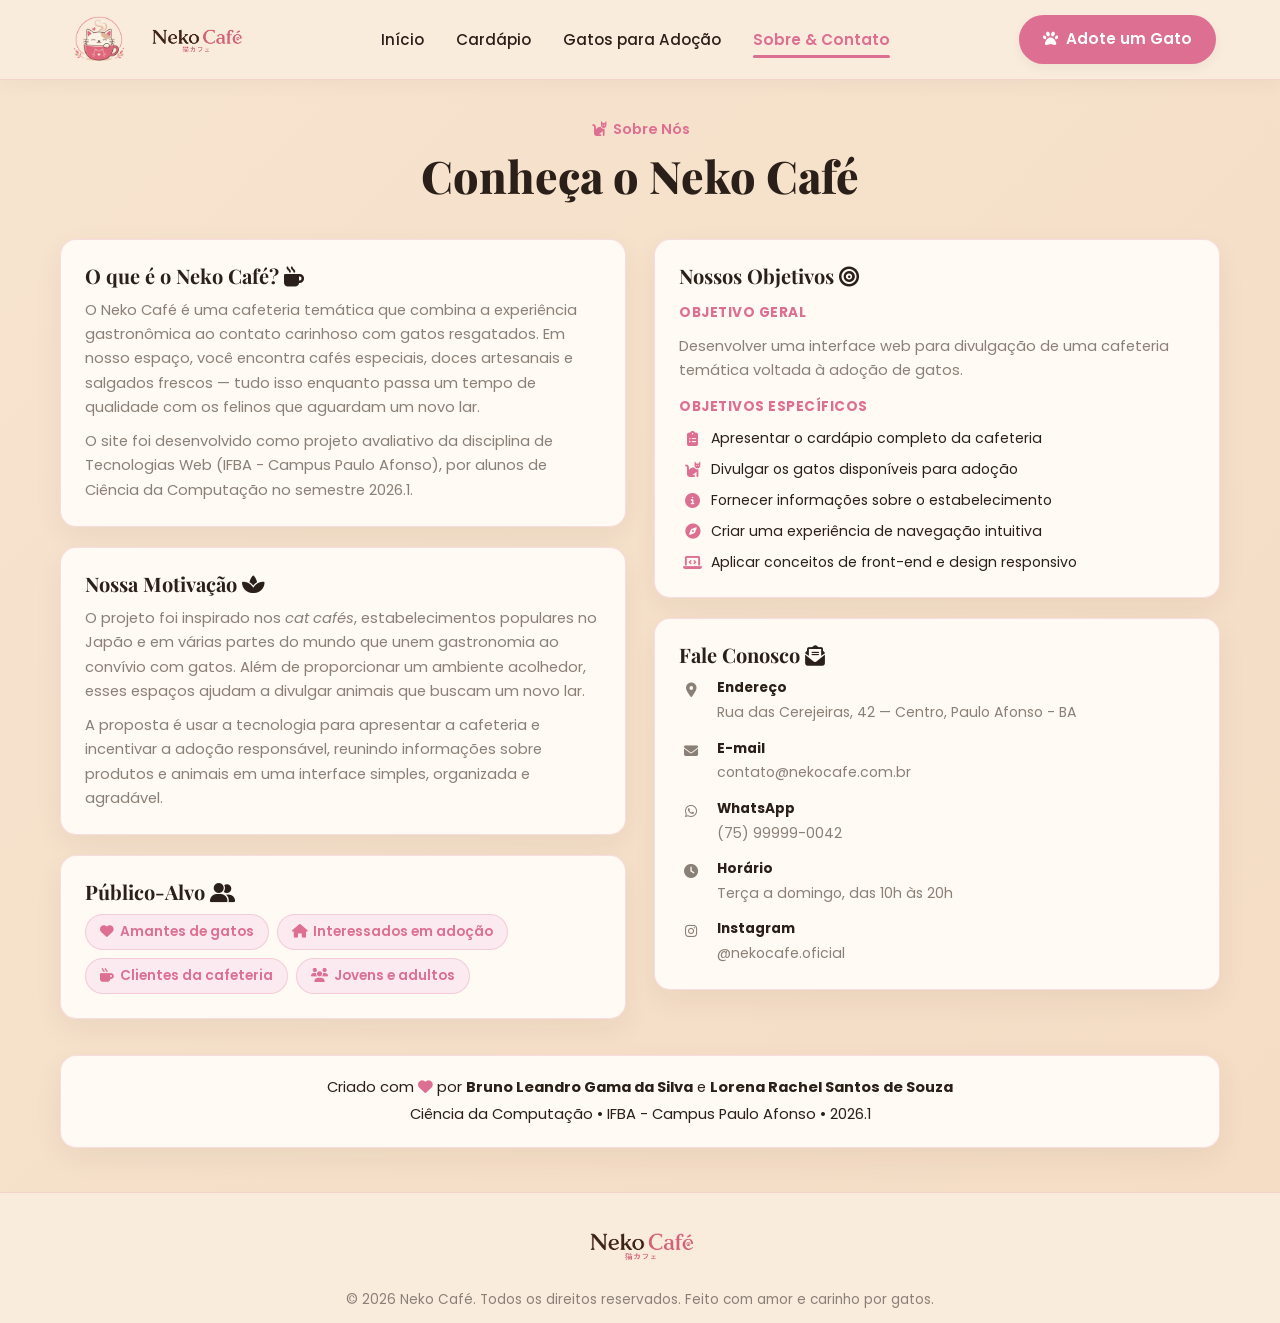
==== sobre.html @ 54f1ce72 "responsividade" ====
<!DOCTYPE html>
<html lang="pt-BR">
<head>
  <meta charset="UTF-8">
  <meta name="viewport" content="width=device-width, initial-scale=1.0">
  <title>Neko Café - Sobre & Contato</title>
  <meta name="description" content="Neko Café - Conheça nossa história, motivação, objetivos e informações de contato do primeiro Neko Café de Paulo Afonso - BA.">
  
  <link rel="preconnect" href="https://fonts.googleapis.com">
  <link rel="preconnect" href="https://fonts.gstatic.com" crossorigin>
  <link href="https://fonts.googleapis.com/css2?family=Playfair+Display:ital,wght@0,600;0,700;0,800;0,900;1,400&family=Poppins:wght@300;400;500;600;700&display=swap" rel="stylesheet">
  
  <link rel="stylesheet" href="https://cdnjs.cloudflare.com/ajax/libs/font-awesome/6.5.1/css/all.min.css">
  <link rel="stylesheet" href="style.css">
</head>
<body>

  <header class="header">
    <div class="header-container">
      
      <a href="index.html" class="logo" id="brandLogo">
        <div class="logo-icon-circle">
          <img src="assets/img/logo_centro.png" alt="Neko Café Logo" class="logo-img">
        </div>
        <img src="assets/img/logo_titulo.png" alt="Neko Café" class="logo-title-img">
      </a>

      <button class="hamburger-btn" id="hamburgerBtn" aria-label="Abrir menu de navegação" aria-expanded="false">
        <span></span>
        <span></span>
        <span></span>
      </button>

      <nav class="nav-menu" id="navMenu">
        <ul class="nav-list">
          <li>
            <a href="index.html" class="nav-link">Início</a>
          </li>
          <li>
            <a href="cardapio.html" class="nav-link">Cardápio</a>
          </li>
          <li>
            <a href="gatos.html" class="nav-link">Gatos para Adoção</a>
          </li>
          <li>
            <a href="sobre.html" class="nav-link active">Sobre & Contato</a>
          </li>
          <li class="nav-mobile-cta">
            <a href="gatos.html" class="btn btn-pill-pink btn-mobile-nav">
              <span class="btn-icon"><i class="fa-solid fa-paw"></i></span> Adote um Gato
            </a>
          </li>
        </ul>
      </nav>

      <div class="header-cta">
        <a href="gatos.html" class="btn btn-pill-pink" id="btnAdoteHeader">
          <span class="btn-icon"><i class="fa-solid fa-paw"></i></span> Adote um Gato
        </a>
      </div>
    </div>
  </header>
  <div class="nav-overlay" id="navOverlay"></div>

  <main class="main-content">

    <section id="sec-sobre" class="tab-section active">
      <div class="sobre-container">

        <div class="sobre-header">
          <div class="jp-tag">
            <span class="jp-icon"><i class="fa-solid fa-cat"></i></span>
            <span class="pt-text">Sobre Nós</span>
          </div>
          <h2 class="sobre-title">Conheça o Neko Café</h2>
        </div>

        <div class="sobre-grid">

          <div class="sobre-coluna-esq">

            <div class="sobre-card">
              <h3 class="sobre-card-titulo">O que é o Neko Café? <i class="fa-solid fa-mug-hot"></i></h3>
              <p class="sobre-card-texto">
                O Neko Café é uma cafeteria temática que combina a experiência gastronômica ao
                contato carinhoso com gatos resgatados. Em nosso espaço, você encontra cafés
                especiais, doces artesanais e salgados frescos — tudo isso enquanto passa um
                tempo de qualidade com os felinos que aguardam um novo lar.
              </p>
              <p class="sobre-card-texto">
                O site foi desenvolvido como projeto avaliativo da disciplina de Tecnologias Web
                (IFBA - Campus Paulo Afonso), por alunos de Ciência da Computação no semestre 2026.1.
              </p>
            </div>

            <div class="sobre-card">
              <h3 class="sobre-card-titulo">Nossa Motivação <i class="fa-solid fa-spa"></i></h3>
              <p class="sobre-card-texto">
                O projeto foi inspirado nos <em>cat cafés</em>, estabelecimentos populares no Japão
                e em várias partes do mundo que unem gastronomia ao convívio com gatos. Além de
                proporcionar um ambiente acolhedor, esses espaços ajudam a divulgar animais que
                buscam um novo lar.
              </p>
              <p class="sobre-card-texto">
                A proposta é usar a tecnologia para apresentar a cafeteria e incentivar a adoção
                responsável, reunindo informações sobre produtos e animais em uma interface
                simples, organizada e agradável.
              </p>
            </div>

            <div class="sobre-card">
              <h3 class="sobre-card-titulo">Público-Alvo <i class="fa-solid fa-user-group"></i></h3>
              <div class="publico-tags">
                <span class="publico-tag"><i class="fa-solid fa-heart"></i> Amantes de gatos</span>
                <span class="publico-tag"><i class="fa-solid fa-house"></i> Interessados em adoção</span>
                <span class="publico-tag"><i class="fa-solid fa-mug-hot"></i> Clientes da cafeteria</span>
                <span class="publico-tag"><i class="fa-solid fa-users"></i> Jovens e adultos</span>
              </div>
            </div>

          </div>

          <div class="sobre-coluna-dir">

            <div class="sobre-card">
              <h3 class="sobre-card-titulo">Nossos Objetivos <i class="fa-solid fa-bullseye"></i></h3>
              <p class="sobre-card-subtitulo">Objetivo Geral</p>
              <p class="sobre-card-texto">
                Desenvolver uma interface web para divulgação de uma cafeteria temática
                voltada à adoção de gatos.
              </p>
              <p class="sobre-card-subtitulo">Objetivos Específicos</p>
              <ul class="sobre-lista">
                <li><i class="fa-solid fa-clipboard-list"></i> Apresentar o cardápio completo da cafeteria</li>
                <li><i class="fa-solid fa-cat"></i> Divulgar os gatos disponíveis para adoção</li>
                <li><i class="fa-solid fa-circle-info"></i> Fornecer informações sobre o estabelecimento</li>
                <li><i class="fa-solid fa-compass"></i> Criar uma experiência de navegação intuitiva</li>
                <li><i class="fa-solid fa-laptop-code"></i> Aplicar conceitos de front-end e design responsivo</li>
              </ul>
            </div>

            <div class="sobre-card contato-card">
              <h3 class="sobre-card-titulo">Fale Conosco <i class="fa-solid fa-envelope-open-text"></i></h3>
              <ul class="contato-lista">
                <li class="contato-item">
                  <span class="contato-icone"><i class="fa-solid fa-location-dot"></i></span>
                  <div>
                    <strong>Endereço</strong>
                    <span>Rua das Cerejeiras, 42 — Centro, Paulo Afonso - BA</span>
                  </div>
                </li>
                <li class="contato-item">
                  <span class="contato-icone"><i class="fa-solid fa-envelope"></i></span>
                  <div>
                    <strong>E-mail</strong>
                    <span>contato@nekocafe.com.br</span>
                  </div>
                </li>
                <li class="contato-item">
                  <span class="contato-icone"><i class="fa-brands fa-whatsapp"></i></span>
                  <div>
                    <strong>WhatsApp</strong>
                    <span>(75) 99999-0042</span>
                  </div>
                </li>
                <li class="contato-item">
                  <span class="contato-icone"><i class="fa-solid fa-clock"></i></span>
                  <div>
                    <strong>Horário</strong>
                    <span>Terça a domingo, das 10h às 20h</span>
                  </div>
                </li>
                <li class="contato-item">
                  <span class="contato-icone"><i class="fa-brands fa-instagram"></i></span>
                  <div>
                    <strong>Instagram</strong>
                    <span>@nekocafe.oficial</span>
                  </div>
                </li>
              </ul>
            </div>

          </div>
        </div>

        <div class="sobre-rodape">
          <p>Criado com <i class="fa-solid fa-heart" style="color: #dd6f92;"></i> por <strong>Bruno Leandro Gama da Silva</strong> e <strong>Lorena Rachel Santos de Souza</strong></p>
          <p class="sobre-rodape-sub">Ciência da Computação • IFBA - Campus Paulo Afonso • 2026.1</p>
        </div>

      </div>
    </section>

  </main>

  <!-- Rodapé -->
  <footer class="footer">
    <div class="footer-container">
      <div class="footer-brand">
        <img src="assets/img/logo_titulo.png" alt="Neko Café" class="footer-logo-img">
      </div>
      <p class="footer-copyright">
        © 2026 Neko Café. Todos os direitos reservados. Feito com amor e carinho por gatos.
      </p>
    </div>
  </footer>

  <script src="script.js"></script>
</body>
</html>
---- style.css ----
:root {
  --bg-gradient-start: #f7e4cf;
  --bg-gradient-end: #f4dcc4;
  --header-bg: #f9ecdd;

  --pink-primary: #dd6f92;
  --pink-dark: #d9678a;
  --pink-hover: #c85679;
  --pink-light: #fbeaf0;
  --pink-badge-bg: #dd6f92;

  --text-dark: #2b2019;
  --text-muted: #8b8078;

  --card-bg: #fffaf3;
  --card-border: rgba(217, 103, 138, 0.2);
  --card-shadow: 0 10px 30px rgba(43, 32, 25, 0.06);

  --box-dark-bg: #2b2019;
  --box-dark-text: #ffffff;

  --font-serif: 'Playfair Display', Georgia, serif;
  --font-sans: 'Poppins', -apple-system, BlinkMacSystemFont, sans-serif;

  --header-height: 80px;
  --radius-sm: 8px;
  --radius-md: 16px;
  --radius-lg: 24px;
  --radius-pill: 50px;

  --transition-fast: 0.2s cubic-bezier(0.4, 0, 0.2, 1);
  --transition-normal: 0.3s cubic-bezier(0.4, 0, 0.2, 1);
}

*,
*::before,
*::after {
  box-sizing: border-box;
  margin: 0;
  padding: 0;
}

html {
  scroll-behavior: smooth;
  font-size: 16px;
}

body {
  font-family: var(--font-sans);
  background: linear-gradient(135deg, var(--bg-gradient-start) 0%, var(--bg-gradient-end) 100%);
  color: var(--text-dark);
  min-height: 100vh;
  display: flex;
  flex-direction: column;
  line-height: 1.6;
  overflow-x: hidden;
}

h1,
h2,
h3,
h4 {
  font-family: var(--font-serif);
  color: var(--text-dark);
  line-height: 1.2;
}

ul {
  list-style: none;
}

a {
  text-decoration: none;
  color: inherit;
}

button {
  font-family: var(--font-sans);
  cursor: pointer;
  border: none;
  outline: none;
  background: none;
}

.header {
  position: fixed;
  top: 0;
  left: 0;
  right: 0;
  height: var(--header-height);
  background-color: var(--header-bg);
  border-bottom: 1px solid var(--card-border);
  z-index: 1000;
  display: flex;
  align-items: center;
  box-shadow: 0 4px 20px rgba(43, 32, 25, 0.04);
}

.header-container {
  width: 100%;
  max-width: 1200px;
  margin: 0 auto;
  padding: 0 24px;
  display: flex;
  align-items: center;
  justify-content: space-between;
}

.logo {
  display: flex;
  align-items: center;
  gap: 4px;
  transition: transform var(--transition-fast);
}

.logo:hover {
  transform: translateY(-1px);
}

.logo-icon-circle {
  width: 70px;
  height: 70px;
  border-radius: 50%;
  display: flex;
  align-items: center;
  justify-content: center;
  overflow: hidden;
  flex-shrink: 0;
}

.logo-img {
  width: 100%;
  height: 100%;
  object-fit: contain;
}

.logo-title-img {
  height: 70px;
  width: auto;
  object-fit: contain;
}

.logo-text {
  display: flex;
  flex-direction: column;
}

.brand-name {
  font-family: var(--font-serif);
  font-size: 1.4rem;
  font-weight: 800;
  color: var(--text-dark);
  letter-spacing: -0.5px;
  line-height: 1.1;
}

.jp-subtext {
  font-size: 0.72rem;
  color: var(--pink-primary);
  font-weight: 500;
  letter-spacing: 1px;
}

.nav-menu {
  display: flex;
  align-items: center;
}

.nav-list {
  display: flex;
  align-items: center;
  gap: 32px;
}

.nav-link {
  position: relative;
  font-size: 0.95rem;
  font-weight: 500;
  color: var(--text-dark);
  padding: 8px 0;
  transition: color var(--transition-fast);
}

.nav-link:hover {
  color: var(--pink-primary);
}

.nav-link.active {
  color: var(--pink-primary);
  font-weight: 600;
}

.nav-link::after {
  content: '';
  position: absolute;
  bottom: 0;
  left: 0;
  width: 0%;
  height: 2.5px;
  background-color: var(--pink-primary);
  border-radius: 2px;
  transition: width var(--transition-normal);
}

.nav-link.active::after {
  width: 100%;
}

.header-cta {
  display: flex;
  align-items: center;
}

.hamburger-btn {
  display: none;
  flex-direction: column;
  justify-content: space-between;
  width: 28px;
  height: 22px;
  background: transparent;
  padding: 2px 0;
  cursor: pointer;
  z-index: 1001;
}

.hamburger-btn span {
  width: 100%;
  height: 3px;
  background-color: var(--text-dark);
  border-radius: 3px;
  transition: all var(--transition-normal);
  transform-origin: center;
}

.hamburger-btn.open span:nth-child(1) {
  transform: translateY(7.5px) rotate(45deg);
  background-color: var(--pink-primary);
}

.hamburger-btn.open span:nth-child(2) {
  opacity: 0;
  transform: scaleX(0);
}

.hamburger-btn.open span:nth-child(3) {
  transform: translateY(-7.5px) rotate(-45deg);
  background-color: var(--pink-primary);
}

.nav-overlay {
  position: fixed;
  inset: 0;
  background-color: rgba(43, 32, 25, 0.45);
  backdrop-filter: blur(4px);
  -webkit-backdrop-filter: blur(4px);
  z-index: 998;
  opacity: 0;
  visibility: hidden;
  transition: opacity var(--transition-normal), visibility var(--transition-normal);
}

.nav-overlay.active {
  opacity: 1;
  visibility: visible;
}

.nav-mobile-cta {
  display: none;
}

.btn {
  display: inline-flex;
  align-items: center;
  justify-content: center;
  gap: 8px;
  font-weight: 600;
  font-size: 0.95rem;
  padding: 12px 24px;
  border-radius: var(--radius-pill);
  transition: all var(--transition-normal);
  box-shadow: 0 4px 12px rgba(43, 32, 25, 0.05);
}

.btn:hover {
  transform: translateY(-2px);
  box-shadow: 0 6px 18px rgba(221, 111, 146, 0.25);
}

.btn:active {
  transform: translateY(0);
}

.btn-pill-pink,
.btn-pink-solid {
  background-color: var(--pink-primary);
  color: #ffffff;
}

.btn-pill-pink:hover,
.btn-pink-solid:hover {
  background-color: var(--pink-hover);
}

.btn-pink-outline {
  background-color: transparent;
  border: 2px solid var(--pink-primary);
  color: var(--pink-primary);
}

.btn-pink-outline:hover {
  background-color: var(--pink-primary);
  color: #ffffff;
}

.badge-mais-pedido {
  display: inline-block;
  background-color: var(--pink-badge-bg);
  color: #ffffff;
  font-size: 0.7rem;
  font-weight: 700;
  padding: 3px 10px;
  border-radius: var(--radius-pill);
  text-transform: uppercase;
  letter-spacing: 0.5px;
  box-shadow: 0 2px 6px rgba(221, 111, 146, 0.3);
}

.jp-tag {
  display: inline-flex;
  align-items: center;
  gap: 6px;
  color: var(--pink-primary);
  font-size: 0.9rem;
  font-weight: 600;
  margin-bottom: 8px;
}

.jp-text {
  font-size: 0.85rem;
  opacity: 0.9;
}

.main-content {
  margin-top: var(--header-height);
  flex: 1;
  display: flex;
  flex-direction: column;
}

.tab-section {
  display: none;
  padding: 36px 24px 44px 24px;
  animation: fadeIn 0.4s ease-out forwards;
}

.tab-section.active {
  display: block;
}

@keyframes fadeIn {
  from {
    opacity: 0;
    transform: translateY(10px);
  }

  to {
    opacity: 1;
    transform: translateY(0);
  }
}

/* GUIA "INÍCIO" */
#sec-inicio {
  position: relative;
  padding: 40px 0 20px 0;
}

.hero-container {
  max-width: 820px;
  margin: 0 auto;
  display: flex;
  justify-content: center;
  align-items: center;
  text-align: center;
}

.hero-content {
  display: flex;
  flex-direction: column;
  align-items: center;
  gap: 20px;
  width: 100%;
}

.hero-logo-img {
  width: 180px;
  height: auto;
  max-width: 100%;
  object-fit: contain;
  margin-bottom: -4px;
  filter: drop-shadow(0 4px 12px rgba(43, 32, 25, 0.08));
  transition: transform var(--transition-fast);
}

.hero-logo-img:hover {
  transform: scale(1.05);
}

.hero-title {
  font-size: 4.2rem;
  font-weight: 900;
  letter-spacing: -1.5px;
  color: var(--text-dark);
  margin-top: -4px;
  line-height: 1.1;
}

.hero-subtitle {
  font-size: 1.6rem;
  font-weight: 600;
  color: var(--text-dark);
  line-height: 1.3;
  max-width: 680px;
}

.hero-subtitle .highlight-pink {
  color: var(--pink-primary);
  font-weight: 700;
}

.hero-description {
  color: var(--text-muted);
  font-size: 1.1rem;
  max-width: 640px;
  line-height: 1.7;
  margin-bottom: 8px;
}

.hero-buttons {
  display: flex;
  align-items: center;
  justify-content: center;
  gap: 16px;
  margin-bottom: 12px;
  flex-wrap: wrap;
}

.hero-stats {
  display: flex;
  align-items: center;
  justify-content: center;
  gap: 16px;
  margin-top: 12px;
  flex-wrap: wrap;
}

.stat-badge {
  background-color: var(--card-bg);
  border: 1px solid var(--card-border);
  padding: 10px 20px;
  border-radius: var(--radius-pill);
  display: flex;
  align-items: center;
  gap: 10px;
  box-shadow: 0 4px 12px rgba(43, 32, 25, 0.03);
  transition: transform var(--transition-fast);
}

.stat-badge:hover {
  transform: translateY(-2px);
  border-color: var(--pink-primary);
}

.stat-number {
  font-family: var(--font-sans);
  font-size: 1.2rem;
  font-weight: 800;
  color: var(--pink-primary);
}

.stat-text {
  font-size: 0.82rem;
  color: var(--text-muted);
  font-weight: 500;
  line-height: 1.2;
}

.decorative-confetti {
  position: absolute;
  inset: 0;
  pointer-events: none;
  overflow: hidden;
}

.sparkle {
  position: absolute;
  color: var(--pink-primary);
  opacity: 0.35;
  font-size: 0.9rem;
  animation: floatSparkle 6s infinite ease-in-out;
}

.sp-1 {
  top: 15%;
  left: 8%;
  animation-delay: 0s;
}

.sp-2 {
  top: 75%;
  left: 12%;
  animation-delay: 1.5s;
  font-size: 1.2rem;
}

.sp-3 {
  top: 25%;
  right: 10%;
  animation-delay: 3s;
}

.sp-4 {
  bottom: 20%;
  right: 6%;
  animation-delay: 0.8s;
}

.sp-5 {
  top: 60%;
  left: 46%;
  animation-delay: 2.2s;
}

.sp-6 {
  top: 10%;
  left: 52%;
  animation-delay: 4s;
}

.sp-7 {
  bottom: 15%;
  left: 35%;
  animation-delay: 2.7s;
  font-size: 1.1rem;
}

@keyframes floatSparkle {

  0%,
  100% {
    transform: translateY(0) rotate(0deg);
    opacity: 0.25;
  }

  50% {
    transform: translateY(-12px) rotate(15deg);
    opacity: 0.55;
  }
}

/* GUIA "CARDÁPIO" */
.menu-container {
  max-width: 1160px;
  margin: 0 auto;
  display: grid;
  grid-template-columns: 0.85fr 1.15fr;
  gap: 48px;
  align-items: start;
}

.menu-left {
  display: flex;
  flex-direction: column;
  gap: 16px;
}

.menu-title {
  font-size: 2.8rem;
  font-weight: 800;
  line-height: 1.2;
}

.menu-description {
  color: var(--text-muted);
  font-size: 1.05rem;
  line-height: 1.6;
}

.menu-feature-box {
  background-color: var(--box-dark-bg);
  color: var(--box-dark-text);
  padding: 24px;
  border-radius: var(--radius-md);
  margin-top: 16px;
  box-shadow: 0 8px 24px rgba(43, 32, 25, 0.15);
  position: relative;
  overflow: hidden;
  border-left: 4px solid var(--pink-primary);
}

.feature-box-content {
  display: flex;
  align-items: center;
  justify-content: space-between;
  gap: 16px;
}

.feature-quote {
  font-family: var(--font-serif);
  font-style: italic;
  font-size: 1.15rem;
  font-weight: 600;
  letter-spacing: 0.2px;
  flex: 1;
}

.feature-icon {
  font-size: 1.4rem;
  opacity: 0.9;
  flex-shrink: 0;
}

.menu-card {
  background-color: var(--card-bg);
  border: 1px solid var(--card-border);
  border-radius: var(--radius-lg);
  padding: 20px 28px;
  box-shadow: var(--card-shadow);
  text-align: left;
}

.subtabs-header {
  display: flex;
  align-items: center;
  gap: 20px;
  border-bottom: 1px solid rgba(217, 103, 138, 0.15);
  padding-bottom: 12px;
  overflow-x: auto;
  scrollbar-width: none;
}

.subtabs-header::-webkit-scrollbar {
  display: none;
}

.subtab-btn {
  position: relative;
  font-size: 0.95rem;
  font-weight: 600;
  color: var(--text-muted);
  padding: 8px 4px;
  white-space: nowrap;
  transition: color var(--transition-fast);
}

.subtab-btn:hover {
  color: var(--pink-primary);
}

.subtab-btn.active {
  color: var(--pink-primary);
}

.subtab-btn::after {
  content: '';
  position: absolute;
  bottom: -13px;
  left: 0;
  width: 0%;
  height: 3px;
  background-color: var(--pink-primary);
  border-radius: 2px;
  transition: width var(--transition-normal);
}

.subtab-btn.active::after {
  width: 100%;
}

.menu-card .subtabs-content,
.menu-card .menu-item-list {
  text-align: left;
}

.menu-card .menu-item-row {
  display: flex;
  align-items: flex-start;
  justify-content: space-between;
  gap: 16px;
  padding: 10px 0;
  border-bottom: 1px dashed rgba(139, 128, 120, 0.18);
  transition: background-color var(--transition-fast);
  text-align: left;
}

.menu-card .item-left-group {
  display: flex;
  align-items: flex-start;
  justify-content: flex-start;
  gap: 14px;
  flex: 1;
  min-width: 0;
  text-align: left;
}

.menu-card .item-icon-circle {
  width: 44px;
  height: 44px;
  background-color: var(--pink-light);
  color: var(--pink-primary);
  border-radius: 50%;
  display: flex;
  align-items: center;
  justify-content: center;
  font-size: 1.2rem;
  flex-shrink: 0;
  margin-top: 2px;
}

.menu-card .item-details {
  display: flex;
  flex-direction: column;
  align-items: flex-start;
  justify-content: flex-start;
  text-align: left;
  gap: 3px;
  flex: 1;
  min-width: 0;
}

.menu-card .item-header {
  display: flex;
  align-items: center;
  justify-content: flex-start;
  text-align: left;
  gap: 8px;
  flex-wrap: wrap;
}

.item-name {
  font-weight: 700;
  font-size: 1.05rem;
  color: var(--text-dark);
  word-break: break-word;
}

.item-desc {
  font-size: 0.85rem;
  color: var(--text-muted);
  line-height: 1.45;
  word-break: break-word;
}

.item-price {
  font-family: var(--font-sans);
  font-weight: 800;
  font-size: 1.1rem;
  color: var(--pink-primary);
  white-space: nowrap;
  flex-shrink: 0;
  padding-left: 4px;
  margin-top: 2px;
}

/* FOOTER */
.footer {
  background-color: var(--header-bg);
  border-top: 1px solid var(--card-border);
  padding: 12px 0;
  margin-top: auto;
}

.footer-container {
  max-width: 1200px;
  margin: 0 auto;
  padding: 0 24px;
  display: flex;
  flex-direction: column;
  align-items: center;
  gap: 4px;
}

.footer-brand {
  display: flex;
  align-items: center;
  justify-content: center;
  margin: 0;
  padding: 0;
}

.footer-logo-img {
  height: 80px;
  width: auto;
  object-fit: contain;
  margin: 0;
}

.footer-copyright {
  font-size: 0.85rem;
  color: var(--text-muted);
  text-align: center;
}


/* GATOS PARA ADOÇÃO */
.gatos-container {
  max-width: 1160px;
  margin: 0 auto;
}

.gatos-header {
  text-align: center;
  margin-bottom: 32px;
}

.gatos-title {
  font-size: 2.8rem;
  font-weight: 800;
  margin-bottom: 12px;
}

.gatos-descricao {
  color: var(--text-muted);
  font-size: 1.05rem;
  max-width: 560px;
  margin: 0 auto;
  line-height: 1.65;
}

.gatos-filtros {
  display: flex;
  flex-direction: column;
  align-items: center;
  gap: 16px;
  margin-bottom: 36px;
}

.busca-wrapper {
  position: relative;
  width: 100%;
  max-width: 420px;
}

.busca-icon {
  position: absolute;
  left: 16px;
  top: 50%;
  transform: translateY(-50%);
  font-size: 1rem;
  opacity: 0.5;
}

.busca-input {
  width: 100%;
  padding: 12px 16px 12px 44px;
  border: 1px solid var(--card-border);
  border-radius: var(--radius-pill);
  background-color: var(--card-bg);
  font-family: var(--font-sans);
  font-size: 0.95rem;
  color: var(--text-dark);
  box-shadow: var(--card-shadow);
  transition: border-color var(--transition-fast), box-shadow var(--transition-fast);
  outline: none;
}

.busca-input:focus {
  border-color: var(--pink-primary);
  box-shadow: 0 0 0 3px rgba(221, 111, 146, 0.12);
}

.filtros-personalidade {
  display: flex;
  flex-wrap: wrap;
  justify-content: center;
  gap: 10px;
}

.filtro-btn {
  padding: 8px 20px;
  border-radius: var(--radius-pill);
  font-family: var(--font-sans);
  font-size: 0.88rem;
  font-weight: 600;
  color: var(--text-muted);
  background-color: var(--card-bg);
  border: 1px solid var(--card-border);
  transition: all var(--transition-fast);
  cursor: pointer;
}

.filtro-btn:hover {
  border-color: var(--pink-primary);
  color: var(--pink-primary);
}

.filtro-btn.active {
  background-color: var(--pink-primary);
  border-color: var(--pink-primary);
  color: #ffffff;
}

.gatos-grid {
  display: grid;
  grid-template-columns: repeat(3, 1fr);
  gap: 24px;
}

.gato-card {
  background-color: var(--card-bg);
  border: 1px solid var(--card-border);
  border-radius: var(--radius-lg);
  box-shadow: var(--card-shadow);
  overflow: hidden;
  display: flex;
  flex-direction: column;
  transition: transform var(--transition-normal), box-shadow var(--transition-normal);
}

.gato-card:hover {
  transform: translateY(-4px);
  box-shadow: 0 16px 40px rgba(43, 32, 25, 0.1);
}

.gato-foto-area {
  background: linear-gradient(135deg, var(--pink-light), var(--bg-gradient-end));
  display: flex;
  align-items: center;
  justify-content: center;
  padding: 28px 20px;
  font-size: 4rem;
  position: relative;
  min-height: 220px;
}

.gato-foto {
  width: 100%;
  height: 220px;
  object-fit: cover;
  display: block;
  border-radius: 16px;
}

.gato-status-badge {
  position: absolute;
  top: 12px;
  right: 12px;
  background-color: #4caf50;
  color: #ffffff;
  font-size: 0.7rem;
  font-weight: 700;
  padding: 3px 10px;
  border-radius: var(--radius-pill);
  text-transform: uppercase;
  letter-spacing: 0.5px;
}

.gato-card-body {
  padding: 16px 20px 20px 20px;
  display: flex;
  flex-direction: column;
  gap: 8px;
  flex: 1;
}

.gato-nome {
  font-family: var(--font-serif);
  font-size: 1.3rem;
  font-weight: 700;
  color: var(--text-dark);
}

.gato-idade {
  font-size: 0.85rem;
  color: var(--text-muted);
  font-weight: 500;
}

.gato-tags {
  display: flex;
  flex-wrap: wrap;
  gap: 6px;
  margin: 4px 0;
}

.gato-tag {
  background-color: var(--pink-light);
  color: var(--pink-primary);
  font-size: 0.75rem;
  font-weight: 600;
  padding: 3px 10px;
  border-radius: var(--radius-pill);
  border: 1px solid rgba(221, 111, 146, 0.25);
}

.gato-descricao-card {
  font-size: 0.875rem;
  color: var(--text-muted);
  line-height: 1.55;
  flex: 1;
}

.gato-btn-adotar {
  margin-top: 8px;
  width: 100%;
}

.gatos-sem-resultado {
  text-align: center;
  color: var(--text-muted);
  font-size: 1rem;
  padding: 40px 0;
}

/* MODAL DE ADOÇÃO */
.modal-overlay {
  position: fixed;
  inset: 0;
  background-color: rgba(43, 32, 25, 0.55);
  display: flex;
  align-items: center;
  justify-content: center;
  z-index: 3000;
  padding: 24px;
  opacity: 0;
  pointer-events: none;
  transition: opacity var(--transition-normal);
}

.modal-overlay.aberto {
  opacity: 1;
  pointer-events: all;
}

.modal-box {
  background-color: var(--card-bg);
  border-radius: var(--radius-lg);
  box-shadow: 0 24px 60px rgba(43, 32, 25, 0.2);
  padding: 0;
  width: 100%;
  max-width: 560px;
  max-height: 85vh;
  display: flex;
  flex-direction: column;
  position: relative;
  overflow: hidden;
  transform: translateY(20px);
  transition: transform var(--transition-normal);
}

.modal-overlay.aberto .modal-box {
  transform: translateY(0);
}

.modal-fechar {
  position: absolute;
  top: 16px;
  right: 16px;
  width: 32px;
  height: 32px;
  border-radius: 50%;
  background-color: var(--pink-light);
  color: var(--pink-primary);
  font-size: 1rem;
  font-weight: 700;
  display: flex;
  align-items: center;
  justify-content: center;
  transition: background-color var(--transition-fast);
  z-index: 10;
}

.modal-fechar:hover {
  background-color: var(--pink-primary);
  color: #ffffff;
}

.modal-cabecalho {
  display: flex;
  align-items: center;
  gap: 16px;
  padding: 24px 28px 16px 28px;
  margin-bottom: 0;
  border-bottom: 1px solid var(--card-border);
  flex-shrink: 0;
}

.modal-gato-foto {
  width: 68px;
  height: 68px;
  background: linear-gradient(135deg, var(--pink-light), var(--bg-gradient-end));
  border-radius: var(--radius-md);
  display: flex;
  align-items: center;
  justify-content: center;
  flex-shrink: 0;
  overflow: hidden;
}

.modal-gato-foto img {
  width: 100%;
  height: 100%;
  object-fit: cover;
  display: block;
}

.modal-gato-label {
  font-size: 0.82rem;
  color: var(--text-muted);
  font-weight: 500;
  margin-bottom: 2px;
}

.modal-gato-nome {
  font-family: var(--font-serif);
  font-size: 1.4rem;
  font-weight: 700;
  color: var(--pink-primary);
}

.modal-form {
  display: flex;
  flex-direction: column;
  gap: 14px;
  padding: 20px 28px 28px 28px;
  overflow-y: auto;
  flex: 1;
}

.modal-form::-webkit-scrollbar,
.modal-sucesso::-webkit-scrollbar {
  width: 6px;
}

.modal-form::-webkit-scrollbar-track,
.modal-sucesso::-webkit-scrollbar-track {
  background: var(--pink-light);
  border-radius: 10px;
  margin: 10px 0;
}

.modal-form::-webkit-scrollbar-thumb,
.modal-sucesso::-webkit-scrollbar-thumb {
  background: var(--pink-primary);
  border-radius: 10px;
}

.modal-form::-webkit-scrollbar-thumb:hover,
.modal-sucesso::-webkit-scrollbar-thumb:hover {
  background: var(--pink-hover);
}

.modal-form,
.modal-sucesso {
  scrollbar-width: thin;
  scrollbar-color: var(--pink-primary) var(--pink-light);
}

.form-grupo {
  display: flex;
  flex-direction: column;
  gap: 5px;
}

.form-linha-dupla {
  display: grid;
  grid-template-columns: 1fr 1fr;
  gap: 14px;
}

.form-label {
  font-size: 0.85rem;
  font-weight: 600;
  color: var(--text-dark);
}

.form-input,
.form-select,
.form-textarea {
  font-family: var(--font-sans);
  font-size: 0.9rem;
  color: var(--text-dark);
  background-color: #ffffff;
  border: 1px solid var(--card-border);
  border-radius: var(--radius-sm);
  padding: 10px 14px;
  outline: none;
  transition: border-color var(--transition-fast), box-shadow var(--transition-fast);
  width: 100%;
}

.form-input:focus,
.form-select:focus,
.form-textarea:focus {
  border-color: var(--pink-primary);
  box-shadow: 0 0 0 3px rgba(221, 111, 146, 0.12);
}

.form-textarea {
  resize: vertical;
  min-height: 80px;
}

.modal-sucesso {
  text-align: center;
  display: flex;
  flex-direction: column;
  align-items: center;
  gap: 12px;
  padding: 28px;
  overflow-y: auto;
  flex: 1;
}

.sucesso-emoji {
  font-size: 3.5rem;
}

.sucesso-titulo {
  font-family: var(--font-serif);
  font-size: 1.8rem;
  font-weight: 800;
  color: var(--text-dark);
}

.sucesso-texto {
  font-size: 1rem;
  color: var(--text-dark);
  font-weight: 500;
  line-height: 1.5;
}

.sucesso-subtext {
  font-size: 0.9rem;
  color: var(--text-muted);
  line-height: 1.5;
  max-width: 380px;
}

/* SOBRE NÓS & CONTATO */
.sobre-container {
  max-width: 1160px;
  margin: 0 auto;
}

.sobre-header {
  text-align: center;
  margin-bottom: 36px;
}

.sobre-title {
  font-size: 2.8rem;
  font-weight: 800;
}

.sobre-grid {
  display: grid;
  grid-template-columns: 1fr 1fr;
  gap: 28px;
  align-items: start;
}

.sobre-coluna-esq,
.sobre-coluna-dir {
  display: flex;
  flex-direction: column;
  gap: 20px;
}

.sobre-card {
  background-color: var(--card-bg);
  border: 1px solid var(--card-border);
  border-radius: var(--radius-md);
  padding: 24px;
  box-shadow: var(--card-shadow);
  display: flex;
  flex-direction: column;
  gap: 10px;
}

.sobre-card-titulo {
  font-family: var(--font-serif);
  font-size: 1.25rem;
  font-weight: 700;
  color: var(--text-dark);
}

.sobre-card-subtitulo {
  font-size: 0.85rem;
  font-weight: 700;
  color: var(--pink-primary);
  text-transform: uppercase;
  letter-spacing: 0.5px;
  margin-top: 4px;
}

.sobre-card-texto {
  font-size: 0.92rem;
  color: var(--text-muted);
  line-height: 1.65;
}

.sobre-lista {
  display: flex;
  flex-direction: column;
  gap: 10px;
  padding-left: 4px;
}

.sobre-lista li {
  font-size: 0.88rem;
  color: var(--text-dark);
  line-height: 1.5;
  display: flex;
  align-items: center;
  gap: 10px;
}

.sobre-lista li i {
  color: var(--pink-primary);
  width: 18px;
  text-align: center;
  font-size: 0.95rem;
}

.publico-tags {
  display: flex;
  flex-wrap: wrap;
  gap: 8px;
}

.publico-tag {
  background-color: var(--pink-light);
  color: var(--pink-primary);
  font-size: 0.85rem;
  font-weight: 600;
  padding: 6px 14px;
  border-radius: var(--radius-pill);
  border: 1px solid rgba(221, 111, 146, 0.25);
  display: inline-flex;
  align-items: center;
  gap: 6px;
}

.contato-lista {
  display: flex;
  flex-direction: column;
  gap: 14px;
}

.contato-item {
  display: flex;
  align-items: flex-start;
  gap: 14px;
}

.contato-icone {
  font-size: 1.25rem;
  flex-shrink: 0;
  margin-top: 2px;
  color: var(--pink-primary);
  width: 24px;
  text-align: center;
}

.contato-item div {
  display: flex;
  flex-direction: column;
  gap: 2px;
}

.contato-item strong {
  font-size: 0.85rem;
  font-weight: 700;
  color: var(--text-dark);
}

.contato-item span {
  font-size: 0.88rem;
  color: var(--text-muted);
}

.sobre-rodape {
  margin-top: 36px;
  text-align: center;
  padding: 20px 24px;
  background-color: var(--card-bg);
  border: 1px solid var(--card-border);
  border-radius: var(--radius-md);
  box-shadow: var(--card-shadow);
}

.sobre-rodape p {
  font-size: 0.92rem;
  color: var(--text-dark);
}

.sobre-rodape-sub {
  font-size: 0.82rem;
  color: var(--text-muted);
  margin-top: 4px;
}

/* RESPONSIVIDADE */
@media (max-width: 1024px) {
  .hero-title {
    font-size: 3.2rem;
  }

  .hero-container,
  .menu-container {
    gap: 32px;
  }

  .gatos-grid {
    grid-template-columns: repeat(2, 1fr);
  }
}

@media (max-width: 768px) {
  :root {
    --header-height: 72px;
  }

  .header-container {
    padding: 0 16px;
  }

  .hamburger-btn {
    display: flex;
  }

  .nav-mobile-cta {
    display: block;
    width: 100%;
    margin-top: 10px;
    padding-top: 10px;
    border-top: 1px dashed var(--card-border);
  }

  .btn-mobile-nav {
    width: 100%;
    justify-content: center;
    padding: 12px 20px;
  }

  .nav-menu {
    position: fixed;
    top: var(--header-height);
    left: 0;
    right: 0;
    background-color: var(--header-bg);
    border-bottom: 1px solid var(--card-border);
    border-radius: 0 0 20px 20px;
    padding: 24px 20px;
    box-shadow: 0 16px 32px rgba(43, 32, 25, 0.12);
    transform: translateY(-150%);
    transition: transform var(--transition-normal);
    z-index: 999;
    max-height: calc(100vh - var(--header-height));
    overflow-y: auto;
  }

  .nav-menu.active {
    transform: translateY(0);
  }

  .nav-list {
    flex-direction: column;
    gap: 16px;
    align-items: center;
    width: 100%;
  }

  .nav-link {
    font-size: 1.05rem;
    padding: 6px 0;
  }

  .header-cta {
    display: none;
  }

  .tab-section {
    padding: 28px 16px 40px 16px;
  }

  /* INÍCIO (HERO) - MOBILE */
  #sec-inicio {
    padding: 24px 10px 36px 10px;
  }

  .hero-container {
    padding: 0 12px;
  }

  .hero-content {
    gap: 14px;
  }

  .hero-logo-img {
    width: 110px;
  }

  .hero-title {
    font-size: 2.2rem;
    margin-top: 0;
  }

  .hero-subtitle {
    font-size: 1.15rem;
    max-width: 100%;
  }

  .hero-description {
    font-size: 0.95rem;
    line-height: 1.55;
    margin-bottom: 4px;
  }

  .hero-buttons {
    flex-direction: column;
    width: 100%;
    max-width: 320px;
    gap: 10px;
    margin: 0 auto;
  }

  .hero-buttons .btn {
    width: 100%;
    justify-content: center;
    padding: 12px 20px;
    font-size: 0.92rem;
  }

  .hero-stats {
    display: flex;
    flex-wrap: wrap;
    justify-content: center;
    gap: 8px;
    width: 100%;
    margin-top: 8px;
  }

  .stat-badge {
    padding: 8px 14px;
    border-radius: var(--radius-pill);
    gap: 8px;
  }

  .stat-number {
    font-size: 1.05rem;
  }

  .stat-text {
    font-size: 0.76rem;
  }

  .stat-text br {
    display: none;
  }

  .stat-text::before {
    content: " ";
  }

  /* CARDÁPIO - MOBILE */
  .menu-container {
    grid-template-columns: 1fr;
    gap: 32px;
    text-align: center;
  }

  .menu-left {
    align-items: center;
    text-align: center;
    gap: 10px;
  }

  .menu-title {
    font-size: 2.2rem;
  }

  .menu-description {
    font-size: 0.95rem;
    line-height: 1.55;
  }

  .menu-feature-box {
    margin-top: 4px;
    padding: 14px 20px;
    border-radius: var(--radius-md);
  }

  .feature-quote {
    font-size: 1rem;
  }

  .menu-card {
    padding: 20px 16px;
    border-radius: var(--radius-lg);
  }

  .subtabs-header {
    display: flex;
    flex-wrap: wrap;
    justify-content: center;
    gap: 8px;
    border-bottom: none;
    padding-bottom: 4px;
    margin-bottom: 12px;
    overflow-x: visible;
  }

  .subtab-btn {
    padding: 7px 16px;
    border-radius: var(--radius-pill);
    font-size: 0.85rem;
    font-weight: 600;
    color: var(--text-muted);
    background-color: #ffffff;
    border: 1px solid var(--card-border);
    transition: all var(--transition-fast);
  }

  .subtab-btn:hover {
    border-color: var(--pink-primary);
    color: var(--pink-primary);
  }

  .subtab-btn.active {
    background-color: var(--pink-primary);
    border-color: var(--pink-primary);
    color: #ffffff;
  }

  .subtab-btn::after {
    display: none;
  }

  /* GATOS & SOBRE TITLES */
  .gatos-title,
  .sobre-title {
    font-size: 2.2rem;
  }

  .gatos-grid {
    grid-template-columns: repeat(2, 1fr);
    gap: 16px;
  }

  .sobre-grid {
    grid-template-columns: 1fr;
  }

  .form-linha-dupla {
    grid-template-columns: 1fr;
  }

  .modal-cabecalho {
    padding: 20px 20px 14px 20px;
  }

  .modal-form,
  .modal-sucesso {
    padding: 16px 20px 20px 20px;
  }
}

@media (max-width: 576px) {
  .menu-card {
    padding: 18px 12px;
  }

  .menu-item-row {
    padding: 14px 0;
    gap: 10px;
  }

  .item-left-group {
    gap: 10px;
  }

  .item-icon-circle {
    width: 38px;
    height: 38px;
    font-size: 1rem;
  }

  .item-name {
    font-size: 0.95rem;
  }

  .item-desc {
    font-size: 0.8rem;
  }

  .item-price {
    font-size: 0.98rem;
  }

  .badge-mais-pedido {
    font-size: 0.65rem;
    padding: 2px 7px;
  }
}

@media (max-width: 480px) {
  :root {
    --header-height: 66px;
  }

  .logo-icon-circle {
    width: 44px;
    height: 44px;
  }

  .logo-title-img {
    height: 36px;
  }

  .footer-logo-img {
    height: 55px;
  }

  .tab-section {
    padding: 20px 12px 32px 12px;
  }

  .hero-logo-img {
    width: 90px;
  }

  .hero-title,
  .menu-title,
  .gatos-title,
  .sobre-title {
    font-size: 1.8rem;
  }

  .hero-subtitle {
    font-size: 1.05rem;
  }

  .stat-badge {
    padding: 6px 12px;
  }

  .menu-card {
    padding: 14px 10px;
  }

  .subtab-btn {
    font-size: 0.82rem;
    padding: 6px 12px;
  }

  .gatos-grid {
    grid-template-columns: 1fr;
  }

  .filtros-personalidade {
    gap: 8px;
  }

  .filtro-btn {
    font-size: 0.82rem;
    padding: 7px 14px;
  }

  .modal-overlay {
    padding: 12px;
  }

  .modal-box {
    width: calc(100% - 16px);
    border-radius: var(--radius-md);
  }

  .modal-cabecalho {
    padding: 16px 16px 12px 16px;
  }

  .modal-form,
  .modal-sucesso {
    padding: 14px 16px 16px 16px;
  }
}
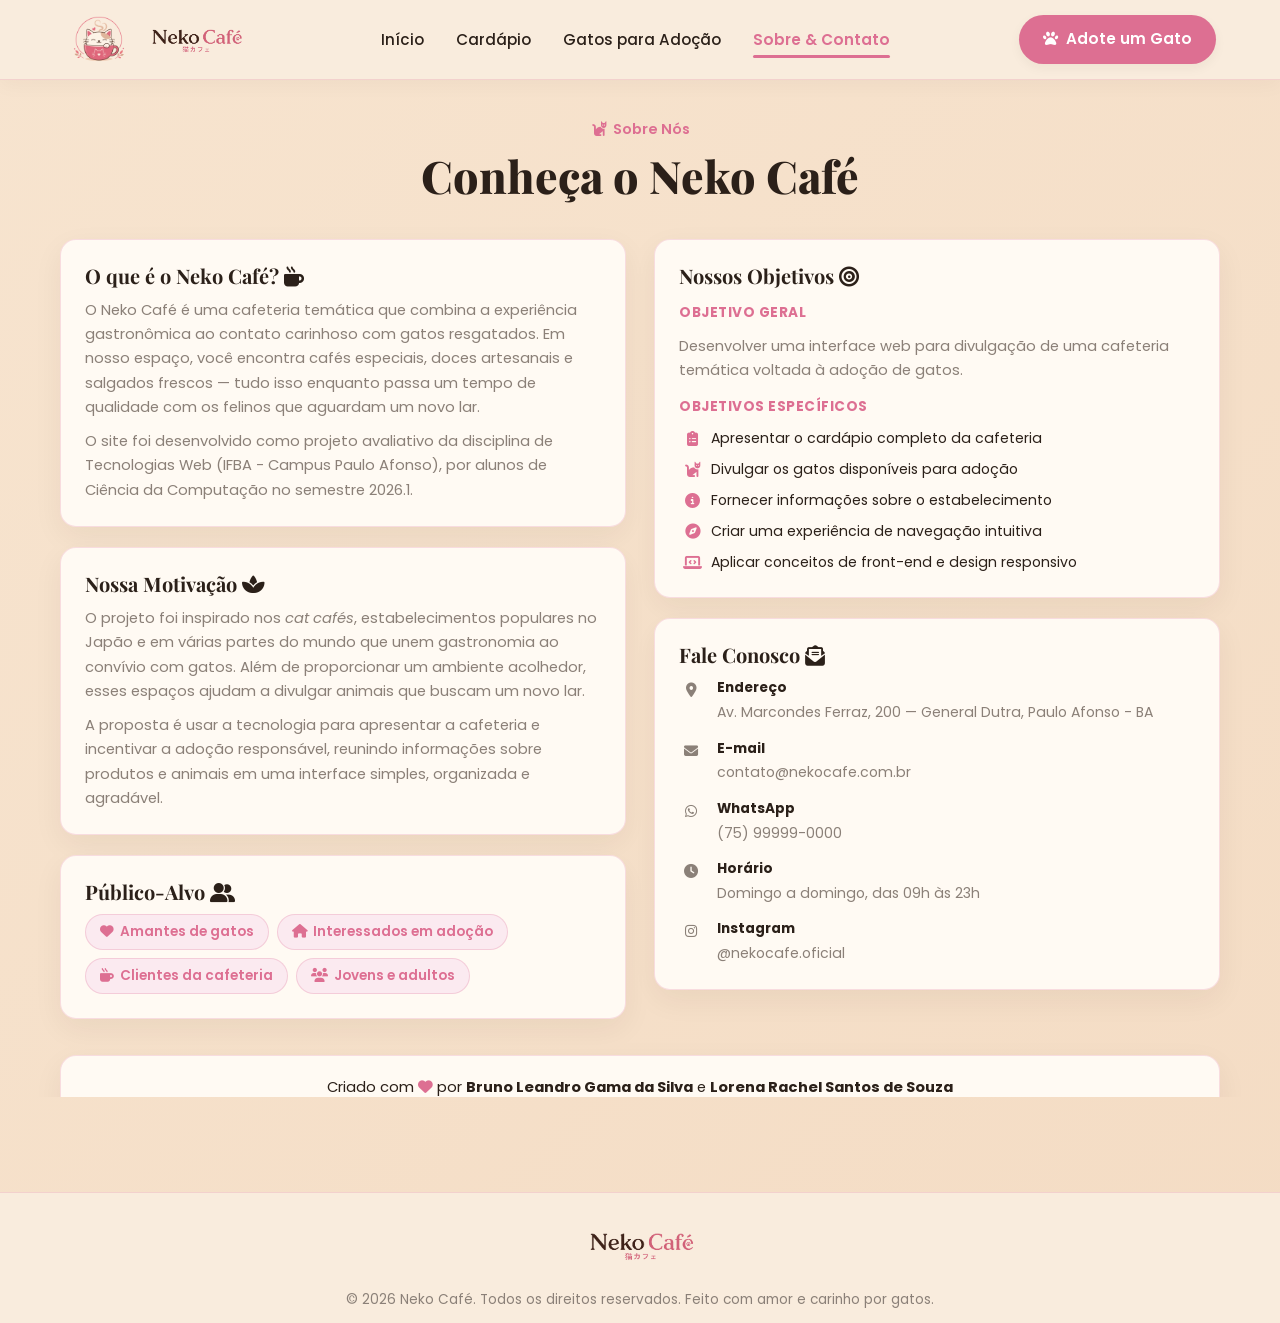
==== commit b2ffc6ee: "ajustes no arquivo sobre.html" ====
--- a/sobre.html
+++ b/sobre.html
@@ -146,7 +146,7 @@
                   <span class="contato-icone"><i class="fa-solid fa-location-dot"></i></span>
                   <div>
                     <strong>Endereço</strong>
-                    <span>Rua das Cerejeiras, 42 — Centro, Paulo Afonso - BA</span>
+                    <span>Av. Marcondes Ferraz, 200 — General Dutra, Paulo Afonso - BA</span>
                   </div>
                 </li>
                 <li class="contato-item">
@@ -160,14 +160,14 @@
                   <span class="contato-icone"><i class="fa-brands fa-whatsapp"></i></span>
                   <div>
                     <strong>WhatsApp</strong>
-                    <span>(75) 99999-0042</span>
+                    <span>(75) 99999-0000</span>
                   </div>
                 </li>
                 <li class="contato-item">
                   <span class="contato-icone"><i class="fa-solid fa-clock"></i></span>
                   <div>
                     <strong>Horário</strong>
-                    <span>Terça a domingo, das 10h às 20h</span>
+                    <span>Domingo a domingo, das 09h às 23h</span>
                   </div>
                 </li>
                 <li class="contato-item">
